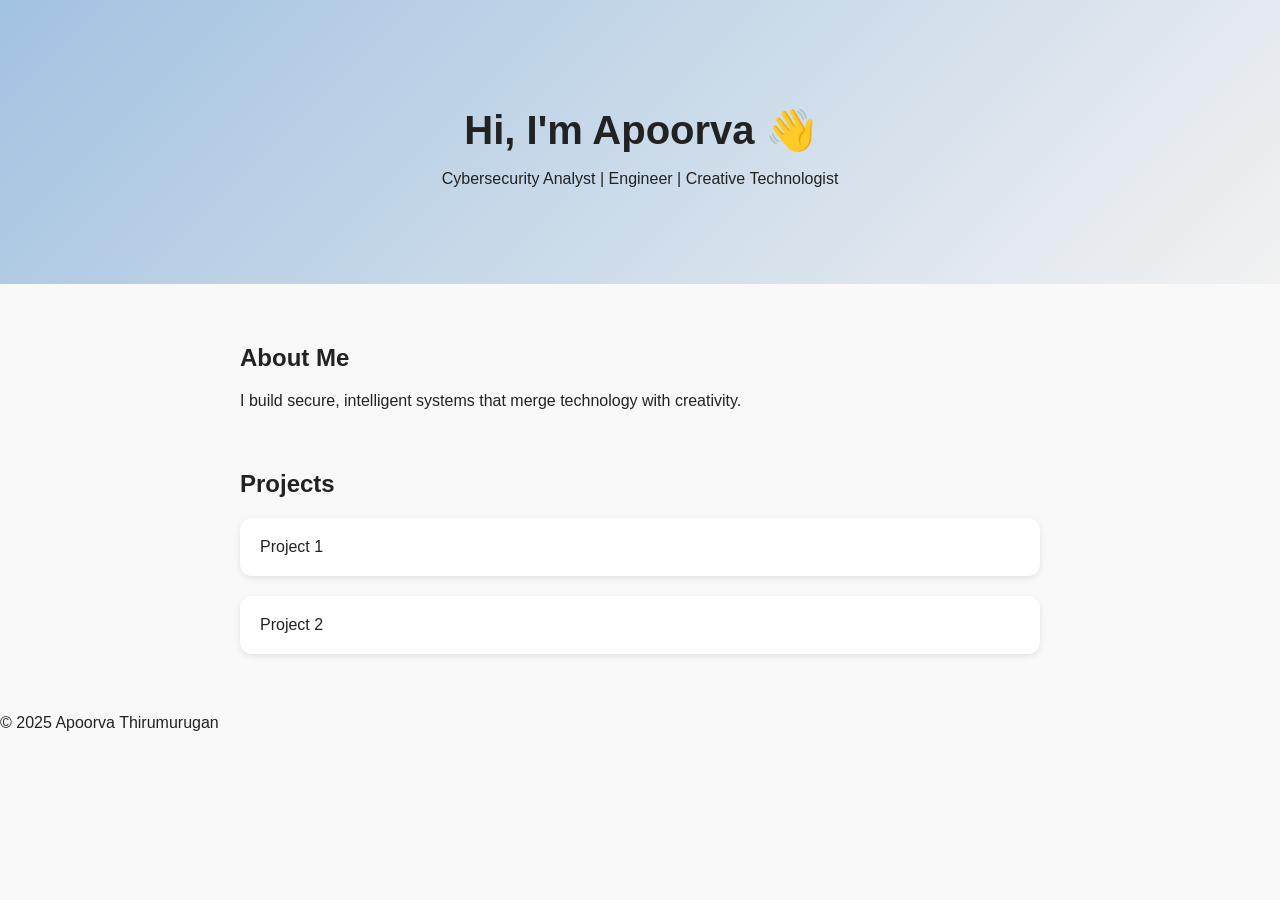
==== index.html @ 5cffb41a "Initial commit" ====
<!DOCTYPE html>
<html lang="en">
<head>
  <meta charset="UTF-8">
  <meta name="viewport" content="width=device-width, initial-scale=1.0">
  <title>Apoorva Thirumurugan | Portfolio</title>
  <link rel="stylesheet" href="style.css">
</head>
<body>
  <header>
    <h1>Hi, I'm Apoorva 👋</h1>
    <p>Cybersecurity Analyst  |  Engineer  |  Creative Technologist</p>
  </header>

  <section id="about">
    <h2>About Me</h2>
    <p>I build secure, intelligent systems that merge technology with creativity.</p>
  </section>

  <section id="projects">
    <h2>Projects</h2>
    <div class="project-card">Project 1</div>
    <div class="project-card">Project 2</div>
  </section>

  <footer>
    <p>© 2025 Apoorva Thirumurugan</p>
  </footer>

  <script src="script.js"></script>
</body>
</html>
---- style.css ----
body {
  font-family: 'Inter', sans-serif;
  margin: 0;
  padding: 0;
  background: #f9f9f9;
  color: #222;
}

header {
  text-align: center;
  padding: 80px 20px;
  background: linear-gradient(135deg, #a2c2e1, #f2f2f2);
}

h1 {
  font-size: 2.5rem;
  margin-bottom: 0.3em;
}

section {
  max-width: 800px;
  margin: 60px auto;
  padding: 0 20px;
}

.project-card {
  background: white;
  border-radius: 12px;
  box-shadow: 0 2px 6px rgba(0,0,0,0.1);
  padding: 20px;
  margin-top: 20px;
}
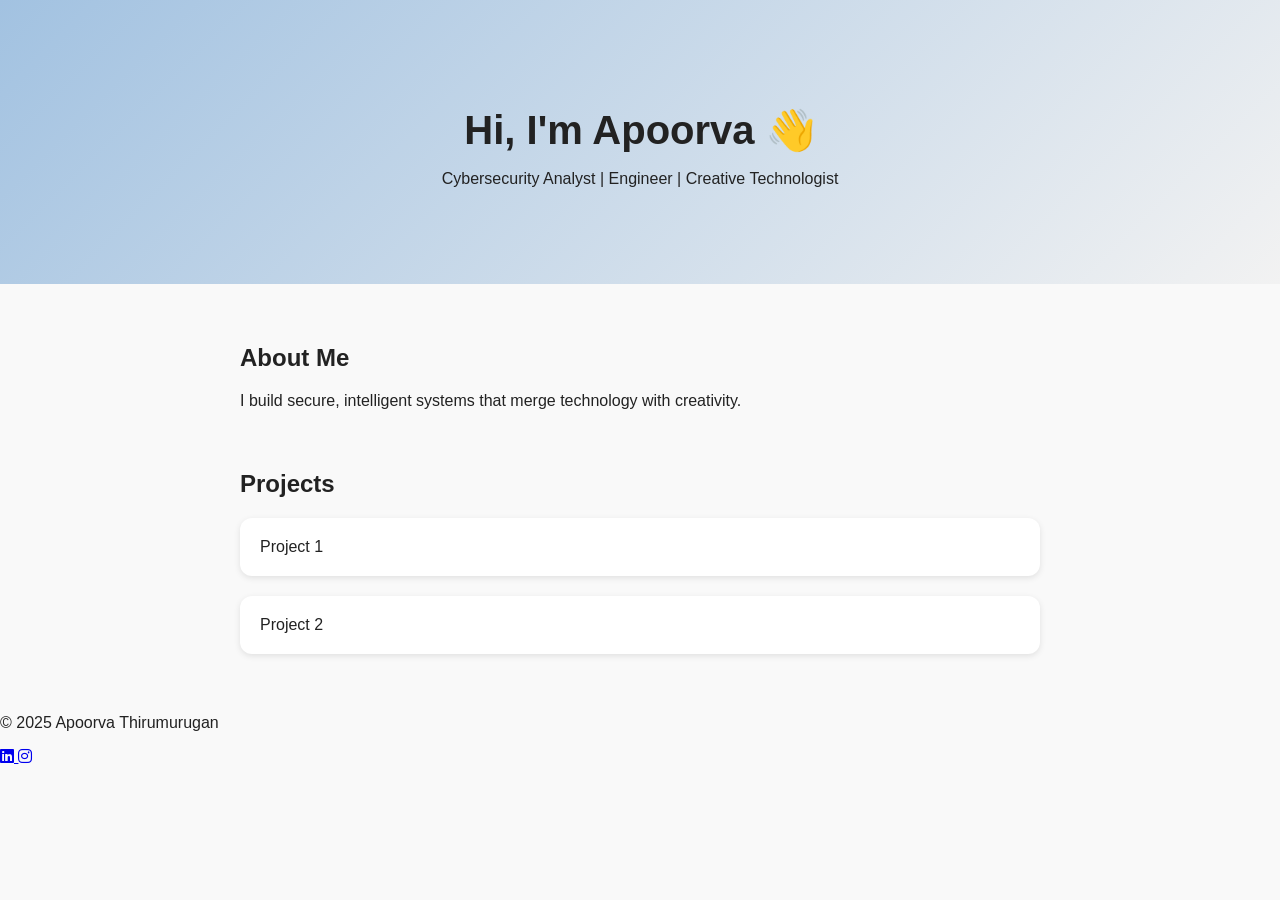
==== commit 1f776133: "updating style" ====
--- a/index.html
+++ b/index.html
@@ -5,11 +5,13 @@
   <meta name="viewport" content="width=device-width, initial-scale=1.0">
   <title>Apoorva Thirumurugan | Portfolio</title>
   <link rel="stylesheet" href="style.css">
+  <!-- Font Awesome for social icons -->
+  <link rel="stylesheet" href="https://cdnjs.cloudflare.com/ajax/libs/font-awesome/6.5.0/css/all.min.css">
 </head>
 <body>
   <header>
     <h1>Hi, I'm Apoorva 👋</h1>
-    <p>Cybersecurity Analyst  |  Engineer  |  Creative Technologist</p>
+    <p>Cybersecurity Analyst | Engineer | Creative Technologist</p>
   </header>
 
   <section id="about">
@@ -25,6 +27,14 @@
 
   <footer>
     <p>© 2025 Apoorva Thirumurugan</p>
+    <div class="social-links">
+      <a href="https://www.linkedin.com/in/YOUR-LINKEDIN-USERNAME" target="_blank" aria-label="LinkedIn">
+        <i class="fab fa-linkedin"></i>
+      </a>
+      <a href="https://www.instagram.com/YOUR-INSTAGRAM-USERNAME" target="_blank" aria-label="Instagram">
+        <i class="fab fa-instagram"></i>
+      </a>
+    </div>
   </footer>
 
   <script src="script.js"></script>
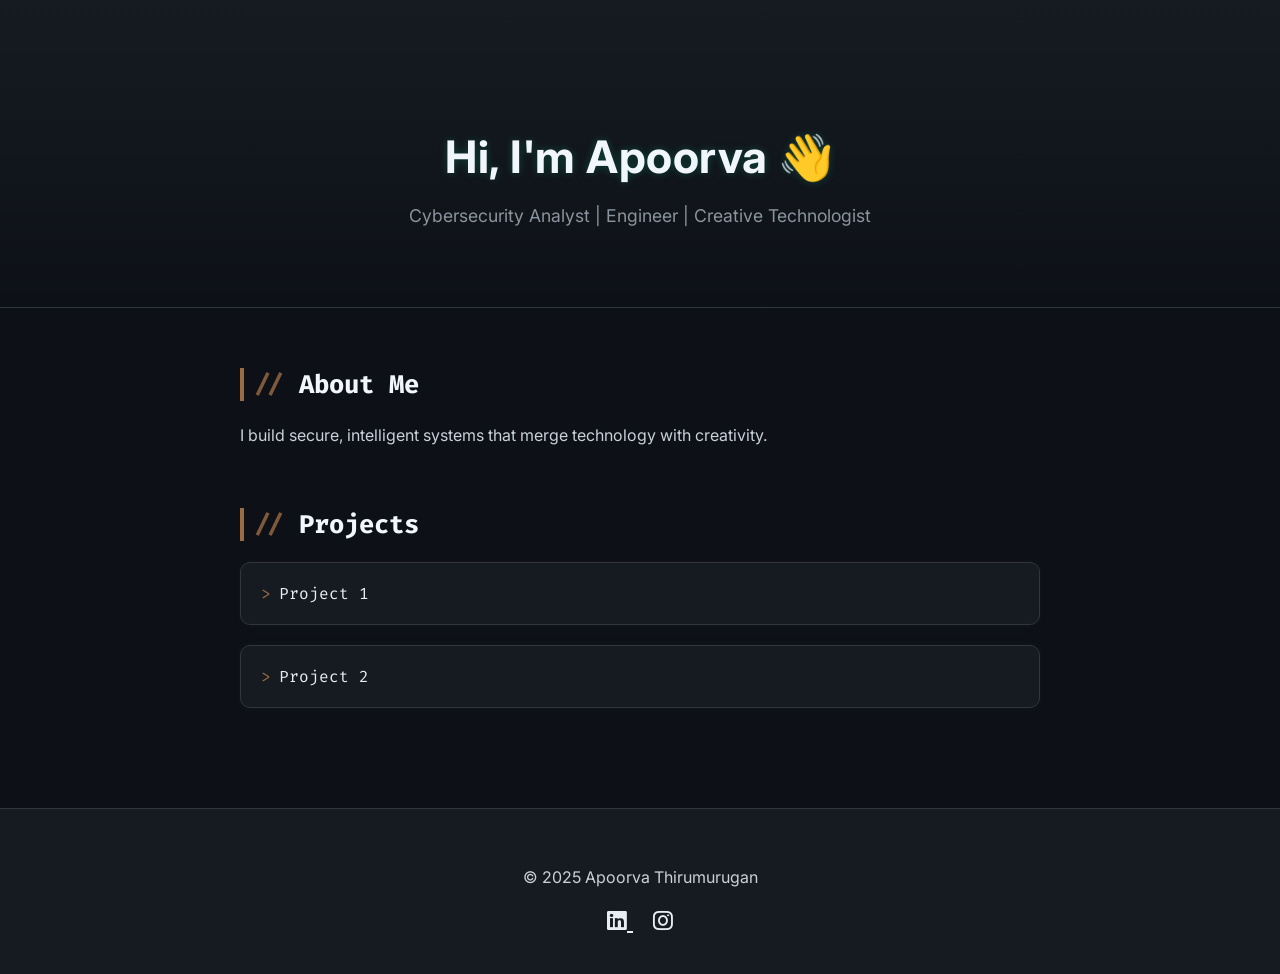
==== commit 6ff09555: "updating style" ====
--- a/index.html
+++ b/index.html
@@ -3,9 +3,8 @@
 <head>
   <meta charset="UTF-8">
   <meta name="viewport" content="width=device-width, initial-scale=1.0">
-  <title>Apoorva Thirumurugan | Portfolio</title>
+  <title>Apoorva Thirumurugan | Cyber Portfolio</title>
   <link rel="stylesheet" href="style.css">
-  <!-- Font Awesome for social icons -->
   <link rel="stylesheet" href="https://cdnjs.cloudflare.com/ajax/libs/font-awesome/6.5.0/css/all.min.css">
 </head>
 <body>
--- a/style.css
+++ b/style.css
@@ -1,32 +1,128 @@
+/* ====== BASE ====== */
+@import url('https://fonts.googleapis.com/css2?family=Fira+Code:wght@400;500&family=Inter:wght@400;600&display=swap');
+
 body {
   font-family: 'Inter', sans-serif;
   margin: 0;
   padding: 0;
-  background: #f9f9f9;
-  color: #222;
+  background: #0d1117; /* GitHub dark background */
+  color: #e6edf3; /* Soft white text */
 }
 
+/* ====== HEADER ====== */
 header {
   text-align: center;
-  padding: 80px 20px;
-  background: linear-gradient(135deg, #a2c2e1, #f2f2f2);
+  padding: 100px 20px 60px;
+  background: linear-gradient(180deg, #161b22 0%, #0d1117 100%);
+  border-bottom: 1px solid #30363d;
 }
 
 h1 {
-  font-size: 2.5rem;
+  font-size: 2.8rem;
   margin-bottom: 0.3em;
+  color: #f0f6fc;
+  letter-spacing: 0.5px;
+  text-shadow: 0 0 8px rgba(0, 255, 170, 0.2);
 }
 
+header p {
+  font-size: 1.1rem;
+  color: #8b949e;
+}
+
+/* ====== SECTIONS ====== */
 section {
   max-width: 800px;
   margin: 60px auto;
   padding: 0 20px;
 }
 
+h2 {
+  font-size: 1.6rem;
+  color: #f0f6fc;
+  border-left: 4px solid #9b6b43; /* vintage brown accent */
+  padding-left: 10px;
+  font-family: 'Fira Code', monospace;
+}
+
+p {
+  font-size: 1rem;
+  line-height: 1.6;
+  color: #c9d1d9;
+}
+
+/* ====== PROJECT CARDS ====== */
 .project-card {
-  background: white;
-  border-radius: 12px;
-  box-shadow: 0 2px 6px rgba(0,0,0,0.1);
+  background: #161b22;
+  border: 1px solid #30363d;
+  border-radius: 10px;
+  box-shadow: 0 0 10px rgba(155, 107, 67, 0.05);
   padding: 20px;
   margin-top: 20px;
+  transition: all 0.2s ease;
+  font-family: 'Fira Code', monospace;
+  color: #e6edf3;
 }
+
+.project-card:hover {
+  transform: translateY(-4px);
+  border-color: #9b6b43;
+  box-shadow: 0 0 12px rgba(155, 107, 67, 0.2);
+}
+
+/* ====== FOOTER ====== */
+footer {
+  text-align: center;
+  padding: 40px 20px;
+  background: #161b22;
+  border-top: 1px solid #30363d;
+  color: #8b949e;
+  font-size: 0.9rem;
+  margin-top: 100px;
+}
+
+footer .social-links {
+  margin-top: 10px;
+}
+
+footer .social-links a {
+  color: #e6edf3;
+  margin: 0 10px;
+  font-size: 1.4rem;
+  transition: color 0.3s ease, transform 0.2s ease;
+}
+
+footer .social-links a:hover {
+  color: #0077b5; /* LinkedIn blue */
+  transform: translateY(-3px);
+}
+
+footer .social-links a:nth-child(2):hover {
+  color: #e1306c; /* Instagram pink */
+}
+
+/* ====== CYBER DETAILS ====== */
+.project-card::before {
+  content: ">";
+  color: #9b6b43;
+  margin-right: 8px;
+}
+
+h2::before {
+  content: "// ";
+  color: #9b6b43;
+  opacity: 0.8;
+}
+
+/* ====== RESPONSIVE ====== */
+@media (max-width: 600px) {
+  h1 {
+    font-size: 2.2rem;
+  }
+  header p {
+    font-size: 1rem;
+  }
+  section {
+    margin: 40px auto;
+  }
+}
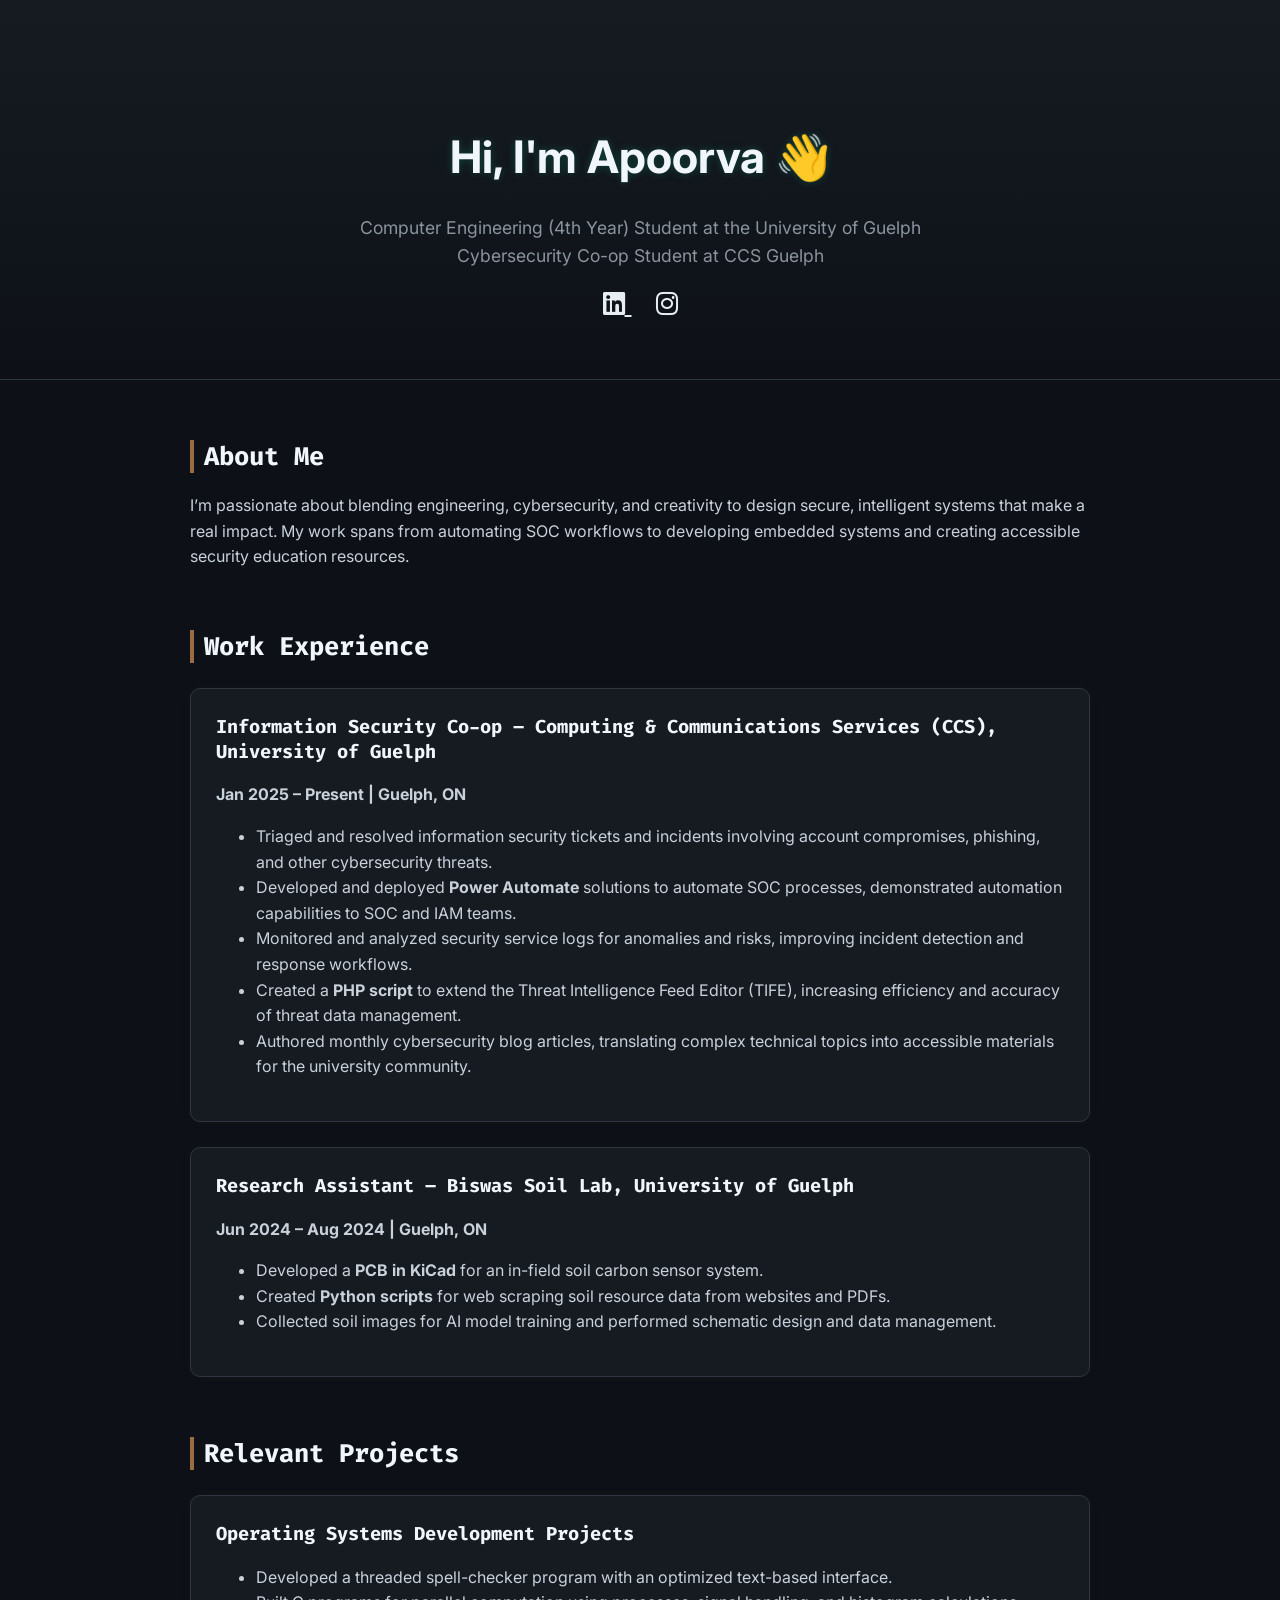
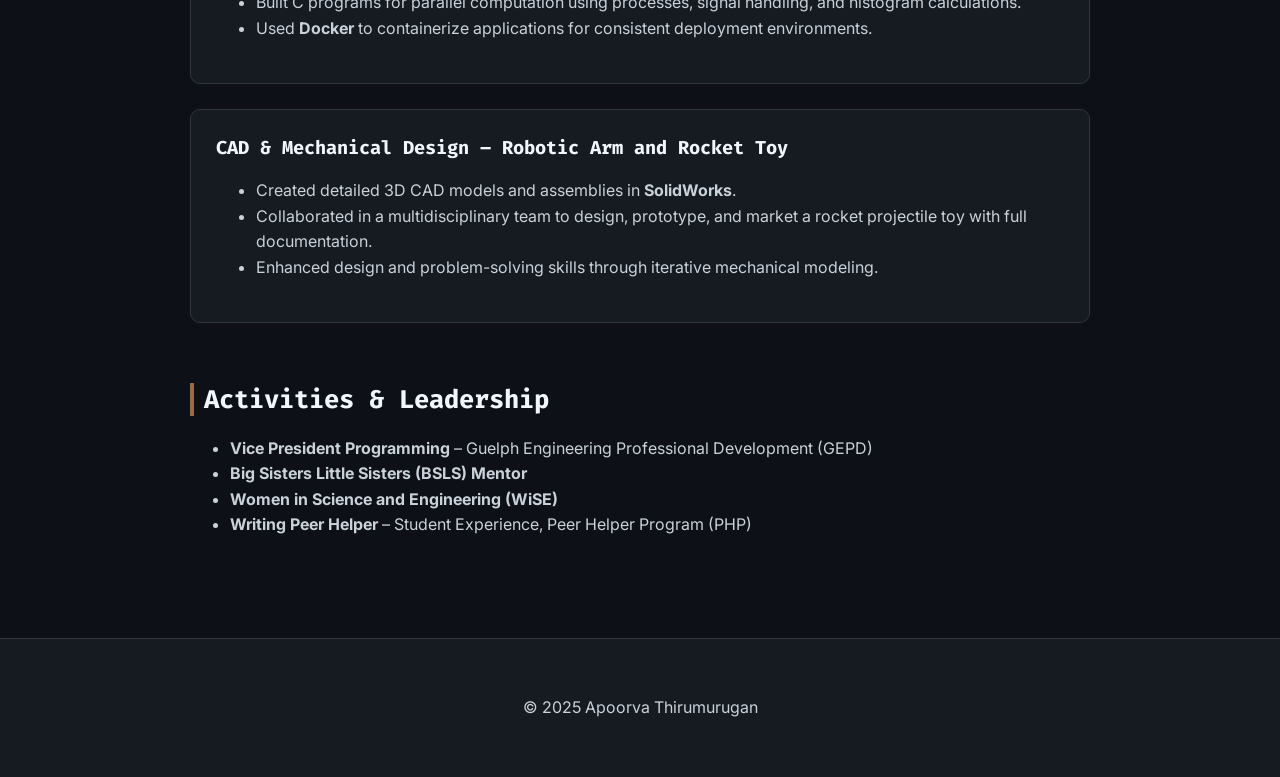
==== commit f64ff719: "updating style" ====
--- a/index.html
+++ b/index.html
@@ -3,37 +3,93 @@
 <head>
   <meta charset="UTF-8">
   <meta name="viewport" content="width=device-width, initial-scale=1.0">
-  <title>Apoorva Thirumurugan | Cyber Portfolio</title>
+  <title>Apoorva Thirumurugan | Portfolio</title>
   <link rel="stylesheet" href="style.css">
   <link rel="stylesheet" href="https://cdnjs.cloudflare.com/ajax/libs/font-awesome/6.5.0/css/all.min.css">
 </head>
 <body>
   <header>
     <h1>Hi, I'm Apoorva 👋</h1>
-    <p>Cybersecurity Analyst | Engineer | Creative Technologist</p>
-  </header>
+    <p>Computer Engineering (4th Year) Student at the University of Guelph<br>
+       Cybersecurity Co-op Student at CCS Guelph</p>
 
-  <section id="about">
-    <h2>About Me</h2>
-    <p>I build secure, intelligent systems that merge technology with creativity.</p>
-  </section>
-
-  <section id="projects">
-    <h2>Projects</h2>
-    <div class="project-card">Project 1</div>
-    <div class="project-card">Project 2</div>
-  </section>
-
-  <footer>
-    <p>© 2025 Apoorva Thirumurugan</p>
-    <div class="social-links">
-      <a href="https://www.linkedin.com/in/YOUR-LINKEDIN-USERNAME" target="_blank" aria-label="LinkedIn">
+    <!-- Social icons under name -->
+    <div class="social-header">
+      <a href="https://www.linkedin.com/in/apoorva-thirumurugan" target="_blank" aria-label="LinkedIn">
         <i class="fab fa-linkedin"></i>
       </a>
       <a href="https://www.instagram.com/YOUR-INSTAGRAM-USERNAME" target="_blank" aria-label="Instagram">
         <i class="fab fa-instagram"></i>
       </a>
     </div>
+  </header>
+
+  <section id="about">
+    <h2>About Me</h2>
+    <p>I’m passionate about blending engineering, cybersecurity, and creativity to design secure, intelligent systems that make a real impact. My work spans from automating SOC workflows to developing embedded systems and creating accessible security education resources.</p>
+  </section>
+
+  <section id="experience">
+    <h2>Work Experience</h2>
+
+    <div class="experience-card">
+      <h3>Information Security Co-op – Computing & Communications Services (CCS), University of Guelph</h3>
+      <p><strong>Jan 2025 – Present | Guelph, ON</strong></p>
+      <ul>
+        <li>Triaged and resolved information security tickets and incidents involving account compromises, phishing, and other cybersecurity threats.</li>
+        <li>Developed and deployed <strong>Power Automate</strong> solutions to automate SOC processes, demonstrated automation capabilities to SOC and IAM teams.</li>
+        <li>Monitored and analyzed security service logs for anomalies and risks, improving incident detection and response workflows.</li>
+        <li>Created a <strong>PHP script</strong> to extend the Threat Intelligence Feed Editor (TIFE), increasing efficiency and accuracy of threat data management.</li>
+        <li>Authored monthly cybersecurity blog articles, translating complex technical topics into accessible materials for the university community.</li>
+      </ul>
+    </div>
+
+    <div class="experience-card">
+      <h3>Research Assistant – Biswas Soil Lab, University of Guelph</h3>
+      <p><strong>Jun 2024 – Aug 2024 | Guelph, ON</strong></p>
+      <ul>
+        <li>Developed a <strong>PCB in KiCad</strong> for an in-field soil carbon sensor system.</li>
+        <li>Created <strong>Python scripts</strong> for web scraping soil resource data from websites and PDFs.</li>
+        <li>Collected soil images for AI model training and performed schematic design and data management.</li>
+      </ul>
+    </div>
+  </section>
+
+  <section id="projects">
+    <h2>Relevant Projects</h2>
+
+    <div class="project-card">
+      <h3>Operating Systems Development Projects</h3>
+      <ul>
+        <li>Developed a threaded spell-checker program with an optimized text-based interface.</li>
+        <li>Built C programs for parallel computation using processes, signal handling, and histogram calculations.</li>
+        <li>Used <strong>Docker</strong> to containerize applications for consistent deployment environments.</li>
+      </ul>
+    </div>
+
+    <div class="project-card">
+      <h3>CAD & Mechanical Design – Robotic Arm and Rocket Toy</h3>
+      <ul>
+        <li>Created detailed 3D CAD models and assemblies in <strong>SolidWorks</strong>.</li>
+        <li>Collaborated in a multidisciplinary team to design, prototype, and market a rocket projectile toy with full documentation.</li>
+        <li>Enhanced design and problem-solving skills through iterative mechanical modeling.</li>
+      </ul>
+    </div>
+  </section>
+
+  <section id="leadership">
+    <h2>Activities & Leadership</h2>
+
+    <ul>
+      <li><strong>Vice President Programming</strong> – Guelph Engineering Professional Development (GEPD)</li>
+      <li><strong>Big Sisters Little Sisters (BSLS) Mentor</strong></li>
+      <li><strong>Women in Science and Engineering (WiSE)</strong></li>
+      <li><strong>Writing Peer Helper</strong> – Student Experience, Peer Helper Program (PHP)</li>
+    </ul>
+  </section>
+
+  <footer>
+    <p>© 2025 Apoorva Thirumurugan</p>
   </footer>
 
   <script src="script.js"></script>
--- a/style.css
+++ b/style.css
@@ -1,15 +1,14 @@
-/* ====== BASE ====== */
 @import url('https://fonts.googleapis.com/css2?family=Fira+Code:wght@400;500&family=Inter:wght@400;600&display=swap');
 
 body {
   font-family: 'Inter', sans-serif;
   margin: 0;
   padding: 0;
-  background: #0d1117; /* GitHub dark background */
-  color: #e6edf3; /* Soft white text */
+  background: #0d1117;
+  color: #e6edf3;
 }
 
-/* ====== HEADER ====== */
+/* ===== HEADER ===== */
 header {
   text-align: center;
   padding: 100px 20px 60px;
@@ -19,20 +18,43 @@
 
 h1 {
   font-size: 2.8rem;
-  margin-bottom: 0.3em;
   color: #f0f6fc;
-  letter-spacing: 0.5px;
   text-shadow: 0 0 8px rgba(0, 255, 170, 0.2);
 }
 
 header p {
   font-size: 1.1rem;
   color: #8b949e;
+  line-height: 1.6;
 }
 
-/* ====== SECTIONS ====== */
+/* ===== SOCIAL ICONS ===== */
+.social-header {
+  margin-top: 15px;
+}
+
+.social-header a {
+  color: #e6edf3;
+  margin: 0 12px;
+  font-size: 1.6rem;
+  transition: color 0.3s ease, transform 0.2s ease;
+}
+
+.social-header a:hover {
+  transform: translateY(-3px);
+}
+
+.social-header a:first-child:hover {
+  color: #0077b5;
+}
+
+.social-header a:last-child:hover {
+  color: #e1306c;
+}
+
+/* ===== SECTIONS ===== */
 section {
-  max-width: 800px;
+  max-width: 900px;
   margin: 60px auto;
   padding: 0 20px;
 }
@@ -40,37 +62,42 @@
 h2 {
   font-size: 1.6rem;
   color: #f0f6fc;
-  border-left: 4px solid #9b6b43; /* vintage brown accent */
+  border-left: 4px solid #9b6b43;
   padding-left: 10px;
   font-family: 'Fira Code', monospace;
+  margin-bottom: 20px;
 }
 
-p {
+p, li {
   font-size: 1rem;
   line-height: 1.6;
   color: #c9d1d9;
 }
 
-/* ====== PROJECT CARDS ====== */
-.project-card {
+/* ===== CARDS ===== */
+.project-card, .experience-card {
   background: #161b22;
   border: 1px solid #30363d;
   border-radius: 10px;
   box-shadow: 0 0 10px rgba(155, 107, 67, 0.05);
-  padding: 20px;
-  margin-top: 20px;
-  transition: all 0.2s ease;
-  font-family: 'Fira Code', monospace;
-  color: #e6edf3;
+  padding: 25px;
+  margin-top: 25px;
+  transition: all 0.25s ease;
 }
 
-.project-card:hover {
+.project-card:hover, .experience-card:hover {
   transform: translateY(-4px);
   border-color: #9b6b43;
   box-shadow: 0 0 12px rgba(155, 107, 67, 0.2);
 }
 
-/* ====== FOOTER ====== */
+h3 {
+  margin-top: 0;
+  color: #f0f6fc;
+  font-family: 'Fira Code', monospace;
+}
+
+/* ===== FOOTER ===== */
 footer {
   text-align: center;
   padding: 40px 20px;
@@ -81,48 +108,9 @@
   margin-top: 100px;
 }
 
-footer .social-links {
-  margin-top: 10px;
+/* ===== RESPONSIVE ===== */
+@media (max-width: 600px) {
+  h1 { font-size: 2.2rem; }
+  header p { font-size: 1rem; }
+  section { margin: 40px auto; }
 }
-
-footer .social-links a {
-  color: #e6edf3;
-  margin: 0 10px;
-  font-size: 1.4rem;
-  transition: color 0.3s ease, transform 0.2s ease;
-}
-
-footer .social-links a:hover {
-  color: #0077b5; /* LinkedIn blue */
-  transform: translateY(-3px);
-}
-
-footer .social-links a:nth-child(2):hover {
-  color: #e1306c; /* Instagram pink */
-}
-
-/* ====== CYBER DETAILS ====== */
-.project-card::before {
-  content: ">";
-  color: #9b6b43;
-  margin-right: 8px;
-}
-
-h2::before {
-  content: "// ";
-  color: #9b6b43;
-  opacity: 0.8;
-}
-
-/* ====== RESPONSIVE ====== */
-@media (max-width: 600px) {
-  h1 {
-    font-size: 2.2rem;
-  }
-  header p {
-    font-size: 1rem;
-  }
-  section {
-    margin: 40px auto;
-  }
-}
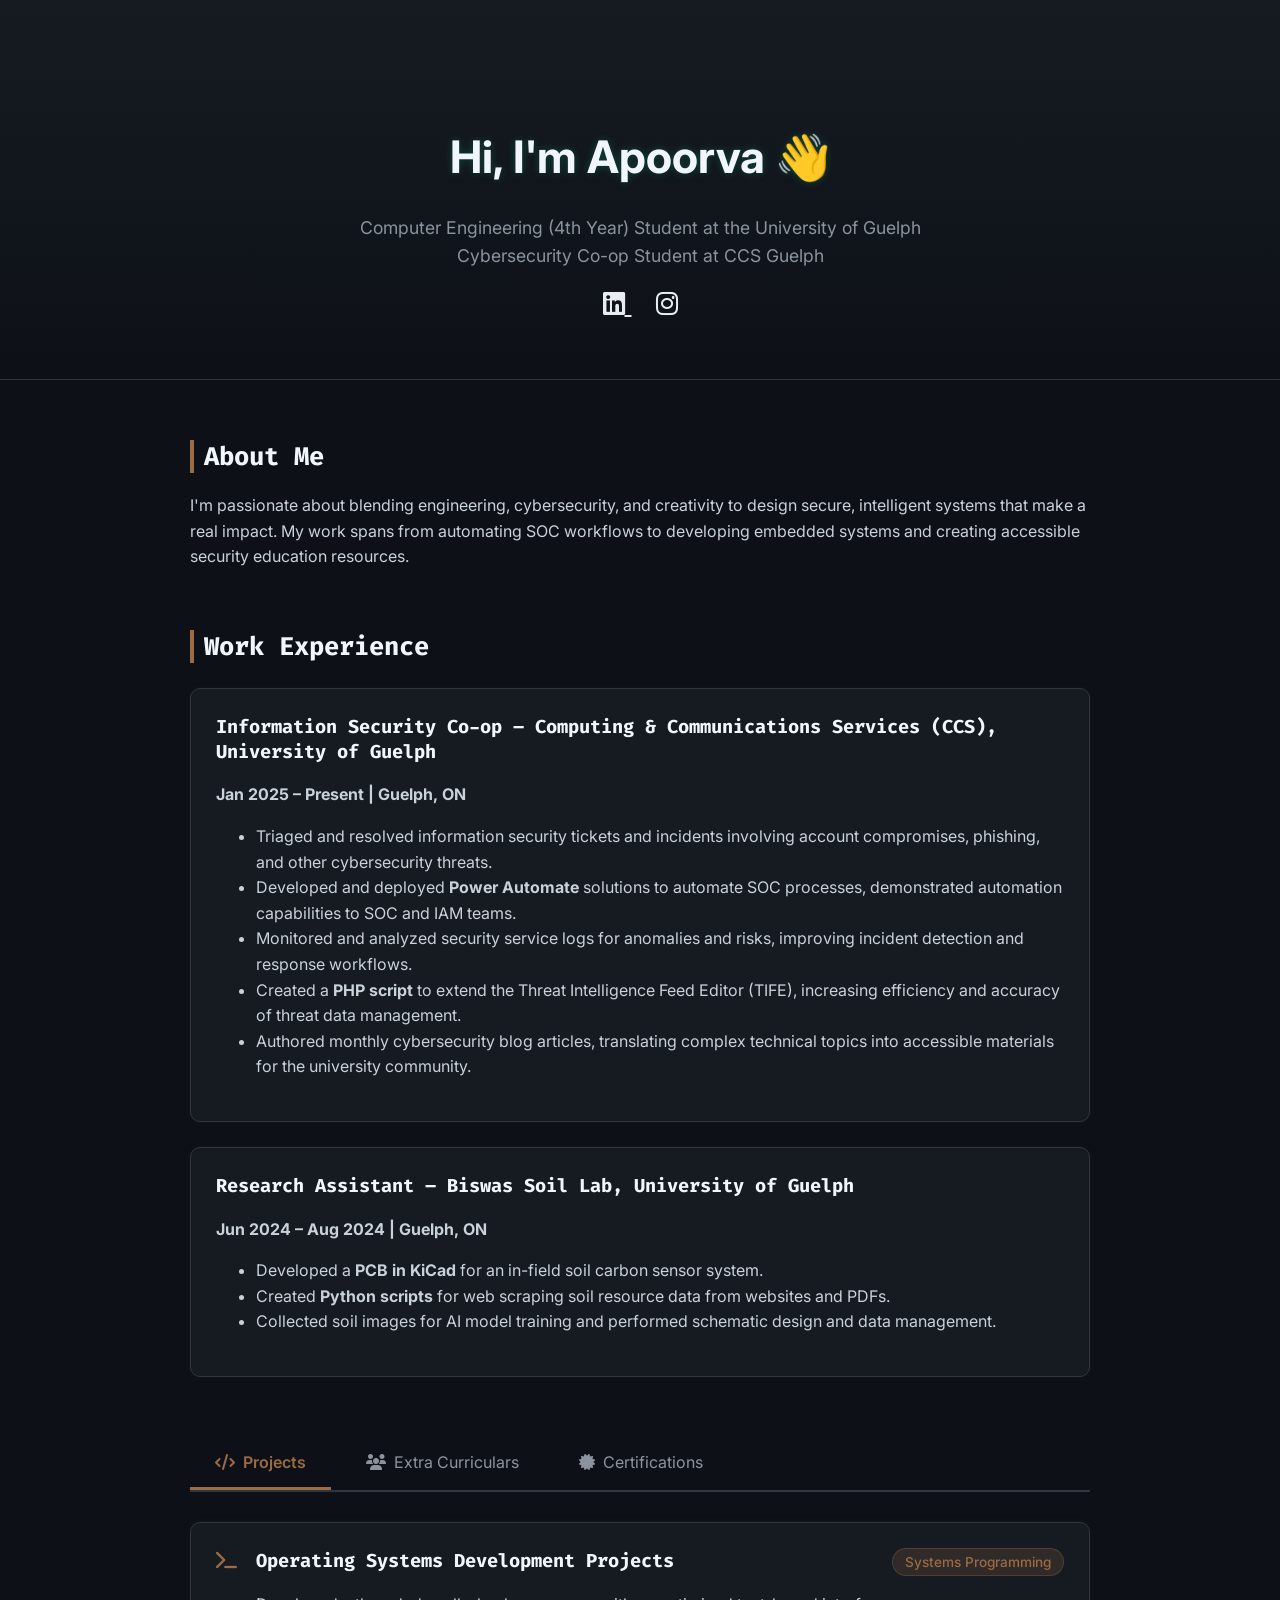
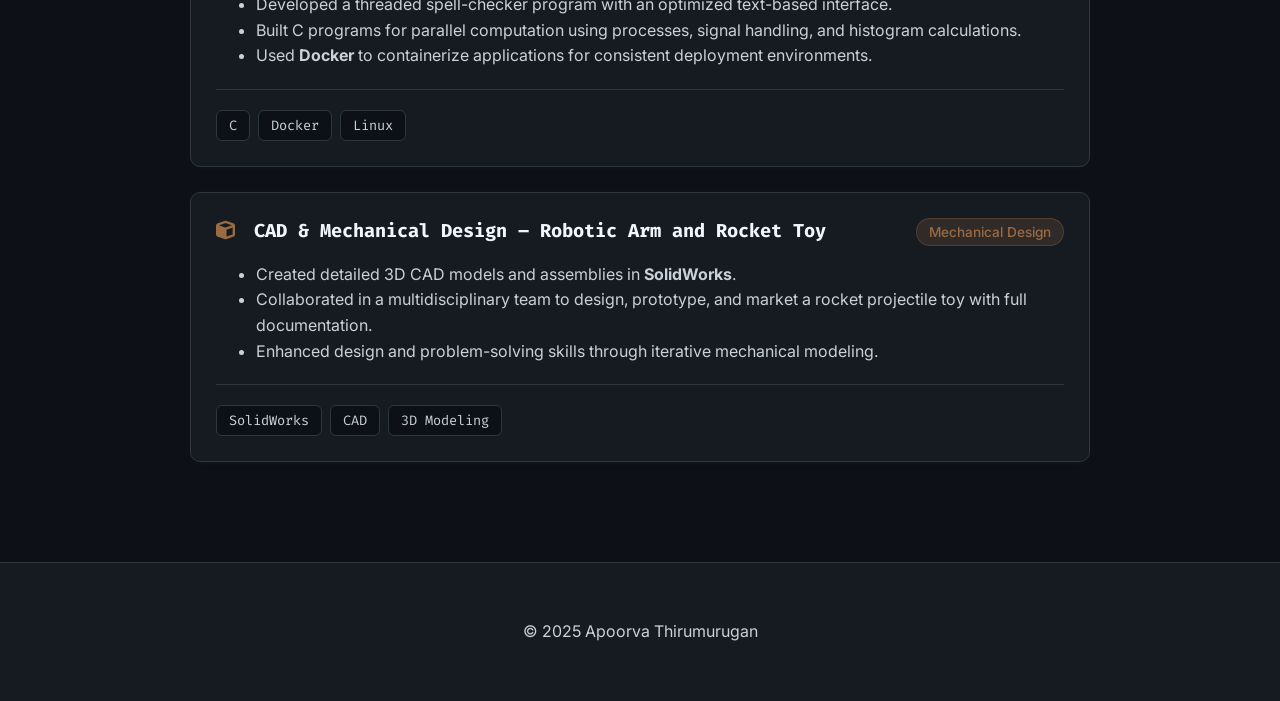
==== commit d725a267: "features" ====
--- a/index.html
+++ b/index.html
@@ -1,5 +1,6 @@
 <!DOCTYPE html>
 <html lang="en">
+
 <head>
   <meta charset="UTF-8">
   <meta name="viewport" content="width=device-width, initial-scale=1.0">
@@ -7,11 +8,12 @@
   <link rel="stylesheet" href="style.css">
   <link rel="stylesheet" href="https://cdnjs.cloudflare.com/ajax/libs/font-awesome/6.5.0/css/all.min.css">
 </head>
+
 <body>
   <header>
     <h1>Hi, I'm Apoorva 👋</h1>
     <p>Computer Engineering (4th Year) Student at the University of Guelph<br>
-       Cybersecurity Co-op Student at CCS Guelph</p>
+      Cybersecurity Co-op Student at CCS Guelph</p>
 
     <!-- Social icons under name -->
     <div class="social-header">
@@ -26,7 +28,9 @@
 
   <section id="about">
     <h2>About Me</h2>
-    <p>I’m passionate about blending engineering, cybersecurity, and creativity to design secure, intelligent systems that make a real impact. My work spans from automating SOC workflows to developing embedded systems and creating accessible security education resources.</p>
+    <p>I'm passionate about blending engineering, cybersecurity, and creativity to design secure, intelligent systems
+      that make a real impact. My work spans from automating SOC workflows to developing embedded systems and creating
+      accessible security education resources.</p>
   </section>
 
   <section id="experience">
@@ -36,11 +40,16 @@
       <h3>Information Security Co-op – Computing & Communications Services (CCS), University of Guelph</h3>
       <p><strong>Jan 2025 – Present | Guelph, ON</strong></p>
       <ul>
-        <li>Triaged and resolved information security tickets and incidents involving account compromises, phishing, and other cybersecurity threats.</li>
-        <li>Developed and deployed <strong>Power Automate</strong> solutions to automate SOC processes, demonstrated automation capabilities to SOC and IAM teams.</li>
-        <li>Monitored and analyzed security service logs for anomalies and risks, improving incident detection and response workflows.</li>
-        <li>Created a <strong>PHP script</strong> to extend the Threat Intelligence Feed Editor (TIFE), increasing efficiency and accuracy of threat data management.</li>
-        <li>Authored monthly cybersecurity blog articles, translating complex technical topics into accessible materials for the university community.</li>
+        <li>Triaged and resolved information security tickets and incidents involving account compromises, phishing, and
+          other cybersecurity threats.</li>
+        <li>Developed and deployed <strong>Power Automate</strong> solutions to automate SOC processes, demonstrated
+          automation capabilities to SOC and IAM teams.</li>
+        <li>Monitored and analyzed security service logs for anomalies and risks, improving incident detection and
+          response workflows.</li>
+        <li>Created a <strong>PHP script</strong> to extend the Threat Intelligence Feed Editor (TIFE), increasing
+          efficiency and accuracy of threat data management.</li>
+        <li>Authored monthly cybersecurity blog articles, translating complex technical topics into accessible materials
+          for the university community.</li>
       </ul>
     </div>
 
@@ -55,38 +64,132 @@
     </div>
   </section>
 
-  <section id="projects">
-    <h2>Relevant Projects</h2>
-
-    <div class="project-card">
-      <h3>Operating Systems Development Projects</h3>
-      <ul>
-        <li>Developed a threaded spell-checker program with an optimized text-based interface.</li>
-        <li>Built C programs for parallel computation using processes, signal handling, and histogram calculations.</li>
-        <li>Used <strong>Docker</strong> to containerize applications for consistent deployment environments.</li>
-      </ul>
-    </div>
-
-    <div class="project-card">
-      <h3>CAD & Mechanical Design – Robotic Arm and Rocket Toy</h3>
-      <ul>
-        <li>Created detailed 3D CAD models and assemblies in <strong>SolidWorks</strong>.</li>
-        <li>Collaborated in a multidisciplinary team to design, prototype, and market a rocket projectile toy with full documentation.</li>
-        <li>Enhanced design and problem-solving skills through iterative mechanical modeling.</li>
-      </ul>
-    </div>
-  </section>
-
-  <section id="leadership">
-    <h2>Activities & Leadership</h2>
-
-    <ul>
-      <li><strong>Vice President Programming</strong> – Guelph Engineering Professional Development (GEPD)</li>
-      <li><strong>Big Sisters Little Sisters (BSLS) Mentor</strong></li>
-      <li><strong>Women in Science and Engineering (WiSE)</strong></li>
-      <li><strong>Writing Peer Helper</strong> – Student Experience, Peer Helper Program (PHP)</li>
-    </ul>
-  </section>
+  <!-- Tab Navigation -->
+  <div class="tabs-container">
+    <div class="tabs-nav">
+      <button class="tab-btn active" data-tab="projects">
+        <i class="fas fa-code"></i> Projects
+      </button>
+      <button class="tab-btn" data-tab="extracurriculars">
+        <i class="fas fa-users"></i> Extra Curriculars
+      </button>
+      <button class="tab-btn" data-tab="certifications">
+        <i class="fas fa-certificate"></i> Certifications
+      </button>
+    </div>
+
+    <!-- Projects Tab -->
+    <div class="tab-content active" id="projects-tab">
+      <div class="project-card">
+        <div class="project-header">
+          <h3><i class="fas fa-terminal"></i> Operating Systems Development Projects</h3>
+          <span class="project-tag">Systems Programming</span>
+        </div>
+        <ul>
+          <li>Developed a threaded spell-checker program with an optimized text-based interface.</li>
+          <li>Built C programs for parallel computation using processes, signal handling, and histogram calculations.
+          </li>
+          <li>Used <strong>Docker</strong> to containerize applications for consistent deployment environments.</li>
+        </ul>
+        <div class="tech-stack">
+          <span class="tech-item">C</span>
+          <span class="tech-item">Docker</span>
+          <span class="tech-item">Linux</span>
+        </div>
+      </div>
+
+      <div class="project-card">
+        <div class="project-header">
+          <h3><i class="fas fa-cube"></i> CAD & Mechanical Design – Robotic Arm and Rocket Toy</h3>
+          <span class="project-tag">Mechanical Design</span>
+        </div>
+        <ul>
+          <li>Created detailed 3D CAD models and assemblies in <strong>SolidWorks</strong>.</li>
+          <li>Collaborated in a multidisciplinary team to design, prototype, and market a rocket projectile toy with
+            full documentation.</li>
+          <li>Enhanced design and problem-solving skills through iterative mechanical modeling.</li>
+        </ul>
+        <div class="tech-stack">
+          <span class="tech-item">SolidWorks</span>
+          <span class="tech-item">CAD</span>
+          <span class="tech-item">3D Modeling</span>
+        </div>
+      </div>
+    </div>
+
+    <!-- Extra Curriculars Tab -->
+    <div class="tab-content" id="extracurriculars-tab">
+      <div class="extracurricular-card">
+        <div class="extracurricular-header">
+          <h3><i class="fas fa-briefcase"></i> Vice President Programming</h3>
+          <span class="org-name">Guelph Engineering Professional Development (GEPD)</span>
+        </div>
+        <p>Leading programming initiatives and organizing professional development events for engineering students.</p>
+      </div>
+
+      <div class="extracurricular-card">
+        <div class="extracurricular-header">
+          <h3><i class="fas fa-heart"></i> Big Sisters Little Sisters (BSLS) Mentor</h3>
+          <span class="org-name">Mentorship Program</span>
+        </div>
+        <p>Providing guidance and support to younger students through mentorship and community engagement.</p>
+      </div>
+
+      <div class="extracurricular-card">
+        <div class="extracurricular-header">
+          <h3><i class="fas fa-female"></i> Women in Science and Engineering (WiSE)</h3>
+          <span class="org-name">Student Organization</span>
+        </div>
+        <p>Active member promoting diversity and inclusion in STEM fields through events and networking opportunities.
+        </p>
+      </div>
+
+      <div class="extracurricular-card">
+        <div class="extracurricular-header">
+          <h3><i class="fas fa-pen-fancy"></i> Writing Peer Helper</h3>
+          <span class="org-name">Student Experience, Peer Helper Program (PHP)</span>
+        </div>
+        <p>Assisting fellow students with writing skills, providing feedback, and supporting academic success.</p>
+      </div>
+    </div>
+
+    <!-- Certifications Tab -->
+    <div class="tab-content" id="certifications-tab">
+      <div class="certification-card">
+        <div class="cert-header">
+          <div class="cert-icon">
+            <i class="fas fa-shield-alt"></i>
+          </div>
+          <div class="cert-info">
+            <h3>Cybersecurity Certifications</h3>
+            <p class="cert-issuer">Various Organizations</p>
+            <p class="cert-date">Ongoing</p>
+          </div>
+        </div>
+        <p>Continuously expanding cybersecurity knowledge through professional certifications and training programs.</p>
+      </div>
+
+      <div class="certification-card">
+        <div class="cert-header">
+          <div class="cert-icon">
+            <i class="fas fa-cloud"></i>
+          </div>
+          <div class="cert-info">
+            <h3>Cloud & DevOps Certifications</h3>
+            <p class="cert-issuer">Industry Standard Programs</p>
+            <p class="cert-date">In Progress</p>
+          </div>
+        </div>
+        <p>Building expertise in cloud infrastructure and DevOps practices relevant to modern software development.</p>
+      </div>
+
+      <!-- Add more certifications as you obtain them -->
+      <div class="certification-placeholder">
+        <i class="fas fa-plus-circle"></i>
+        <p>More certifications coming soon!</p>
+      </div>
+    </div>
+  </div>
 
   <footer>
     <p>© 2025 Apoorva Thirumurugan</p>
@@ -94,4 +197,5 @@
 
   <script src="script.js"></script>
 </body>
-</html>
+
+</html>
--- a/style.css
+++ b/style.css
@@ -91,6 +91,255 @@
   box-shadow: 0 0 12px rgba(155, 107, 67, 0.2);
 }
 
+/* ===== TABS ===== */
+.tabs-container {
+  max-width: 900px;
+  margin: 60px auto;
+  padding: 0 20px;
+}
+
+.tabs-nav {
+  display: flex;
+  gap: 10px;
+  margin-bottom: 30px;
+  border-bottom: 2px solid #30363d;
+  overflow-x: auto;
+  scrollbar-width: none;
+}
+
+.tabs-nav::-webkit-scrollbar {
+  display: none;
+}
+
+.tab-btn {
+  background: transparent;
+  border: none;
+  color: #8b949e;
+  padding: 15px 25px;
+  font-size: 1rem;
+  font-family: 'Inter', sans-serif;
+  cursor: pointer;
+  transition: all 0.3s ease;
+  border-bottom: 3px solid transparent;
+  white-space: nowrap;
+  display: flex;
+  align-items: center;
+  gap: 8px;
+}
+
+.tab-btn:hover {
+  color: #e6edf3;
+  background: rgba(155, 107, 67, 0.1);
+}
+
+.tab-btn.active {
+  color: #9b6b43;
+  border-bottom-color: #9b6b43;
+  font-weight: 600;
+}
+
+.tab-btn i {
+  font-size: 1rem;
+}
+
+.tab-content {
+  display: none;
+  animation: fadeIn 0.4s ease;
+}
+
+.tab-content.active {
+  display: block;
+}
+
+@keyframes fadeIn {
+  from {
+    opacity: 0;
+    transform: translateY(10px);
+  }
+  to {
+    opacity: 1;
+    transform: translateY(0);
+  }
+}
+
+/* ===== PROJECT CARDS ENHANCED ===== */
+.project-header {
+  display: flex;
+  justify-content: space-between;
+  align-items: flex-start;
+  margin-bottom: 15px;
+  flex-wrap: wrap;
+  gap: 10px;
+}
+
+.project-header h3 {
+  margin: 0;
+  flex: 1;
+  min-width: 200px;
+}
+
+.project-header h3 i {
+  color: #9b6b43;
+  margin-right: 8px;
+}
+
+.project-tag {
+  background: rgba(155, 107, 67, 0.2);
+  color: #9b6b43;
+  padding: 5px 12px;
+  border-radius: 20px;
+  font-size: 0.85rem;
+  font-weight: 500;
+  border: 1px solid rgba(155, 107, 67, 0.3);
+}
+
+.tech-stack {
+  display: flex;
+  flex-wrap: wrap;
+  gap: 8px;
+  margin-top: 20px;
+  padding-top: 20px;
+  border-top: 1px solid #30363d;
+}
+
+.tech-item {
+  background: #0d1117;
+  color: #c9d1d9;
+  padding: 6px 12px;
+  border-radius: 6px;
+  font-size: 0.85rem;
+  border: 1px solid #30363d;
+  font-family: 'Fira Code', monospace;
+}
+
+/* ===== EXTRACURRICULAR CARDS ===== */
+.extracurricular-card {
+  background: #161b22;
+  border: 1px solid #30363d;
+  border-radius: 10px;
+  padding: 25px;
+  margin-top: 25px;
+  transition: all 0.25s ease;
+}
+
+.extracurricular-card:hover {
+  transform: translateY(-4px);
+  border-color: #9b6b43;
+  box-shadow: 0 0 12px rgba(155, 107, 67, 0.2);
+}
+
+.extracurricular-header {
+  margin-bottom: 15px;
+}
+
+.extracurricular-header h3 {
+  margin: 0 0 8px 0;
+  color: #f0f6fc;
+  font-family: 'Fira Code', monospace;
+}
+
+.extracurricular-header h3 i {
+  color: #9b6b43;
+  margin-right: 8px;
+}
+
+.org-name {
+  color: #8b949e;
+  font-size: 0.9rem;
+  font-style: italic;
+}
+
+.extracurricular-card p {
+  margin-top: 10px;
+  color: #c9d1d9;
+}
+
+/* ===== CERTIFICATION CARDS ===== */
+.certification-card {
+  background: #161b22;
+  border: 1px solid #30363d;
+  border-radius: 10px;
+  padding: 25px;
+  margin-top: 25px;
+  transition: all 0.25s ease;
+}
+
+.certification-card:hover {
+  transform: translateY(-4px);
+  border-color: #9b6b43;
+  box-shadow: 0 0 12px rgba(155, 107, 67, 0.2);
+}
+
+.cert-header {
+  display: flex;
+  align-items: flex-start;
+  gap: 20px;
+  margin-bottom: 15px;
+}
+
+.cert-icon {
+  background: rgba(155, 107, 67, 0.2);
+  width: 60px;
+  height: 60px;
+  border-radius: 10px;
+  display: flex;
+  align-items: center;
+  justify-content: center;
+  flex-shrink: 0;
+  border: 1px solid rgba(155, 107, 67, 0.3);
+}
+
+.cert-icon i {
+  font-size: 1.5rem;
+  color: #9b6b43;
+}
+
+.cert-info {
+  flex: 1;
+}
+
+.cert-info h3 {
+  margin: 0 0 5px 0;
+  color: #f0f6fc;
+  font-family: 'Fira Code', monospace;
+}
+
+.cert-issuer {
+  color: #8b949e;
+  font-size: 0.9rem;
+  margin: 5px 0;
+}
+
+.cert-date {
+  color: #9b6b43;
+  font-size: 0.85rem;
+  font-weight: 500;
+  margin: 5px 0;
+}
+
+.certification-placeholder {
+  background: #161b22;
+  border: 2px dashed #30363d;
+  border-radius: 10px;
+  padding: 40px;
+  margin-top: 25px;
+  text-align: center;
+  color: #8b949e;
+  transition: all 0.25s ease;
+}
+
+.certification-placeholder:hover {
+  border-color: #9b6b43;
+  background: rgba(155, 107, 67, 0.05);
+}
+
+.certification-placeholder i {
+  font-size: 2rem;
+  color: #9b6b43;
+  margin-bottom: 10px;
+  display: block;
+}
+
 h3 {
   margin-top: 0;
   color: #f0f6fc;
@@ -113,4 +362,35 @@
   h1 { font-size: 2.2rem; }
   header p { font-size: 1rem; }
   section { margin: 40px auto; }
-}
+  
+  .tabs-nav {
+    gap: 5px;
+  }
+  
+  .tab-btn {
+    padding: 12px 15px;
+    font-size: 0.9rem;
+  }
+  
+  .tab-btn i {
+    font-size: 0.9rem;
+  }
+  
+  .project-header {
+    flex-direction: column;
+  }
+  
+  .cert-header {
+    flex-direction: column;
+    gap: 15px;
+  }
+  
+  .cert-icon {
+    width: 50px;
+    height: 50px;
+  }
+  
+  .cert-icon i {
+    font-size: 1.2rem;
+  }
+}
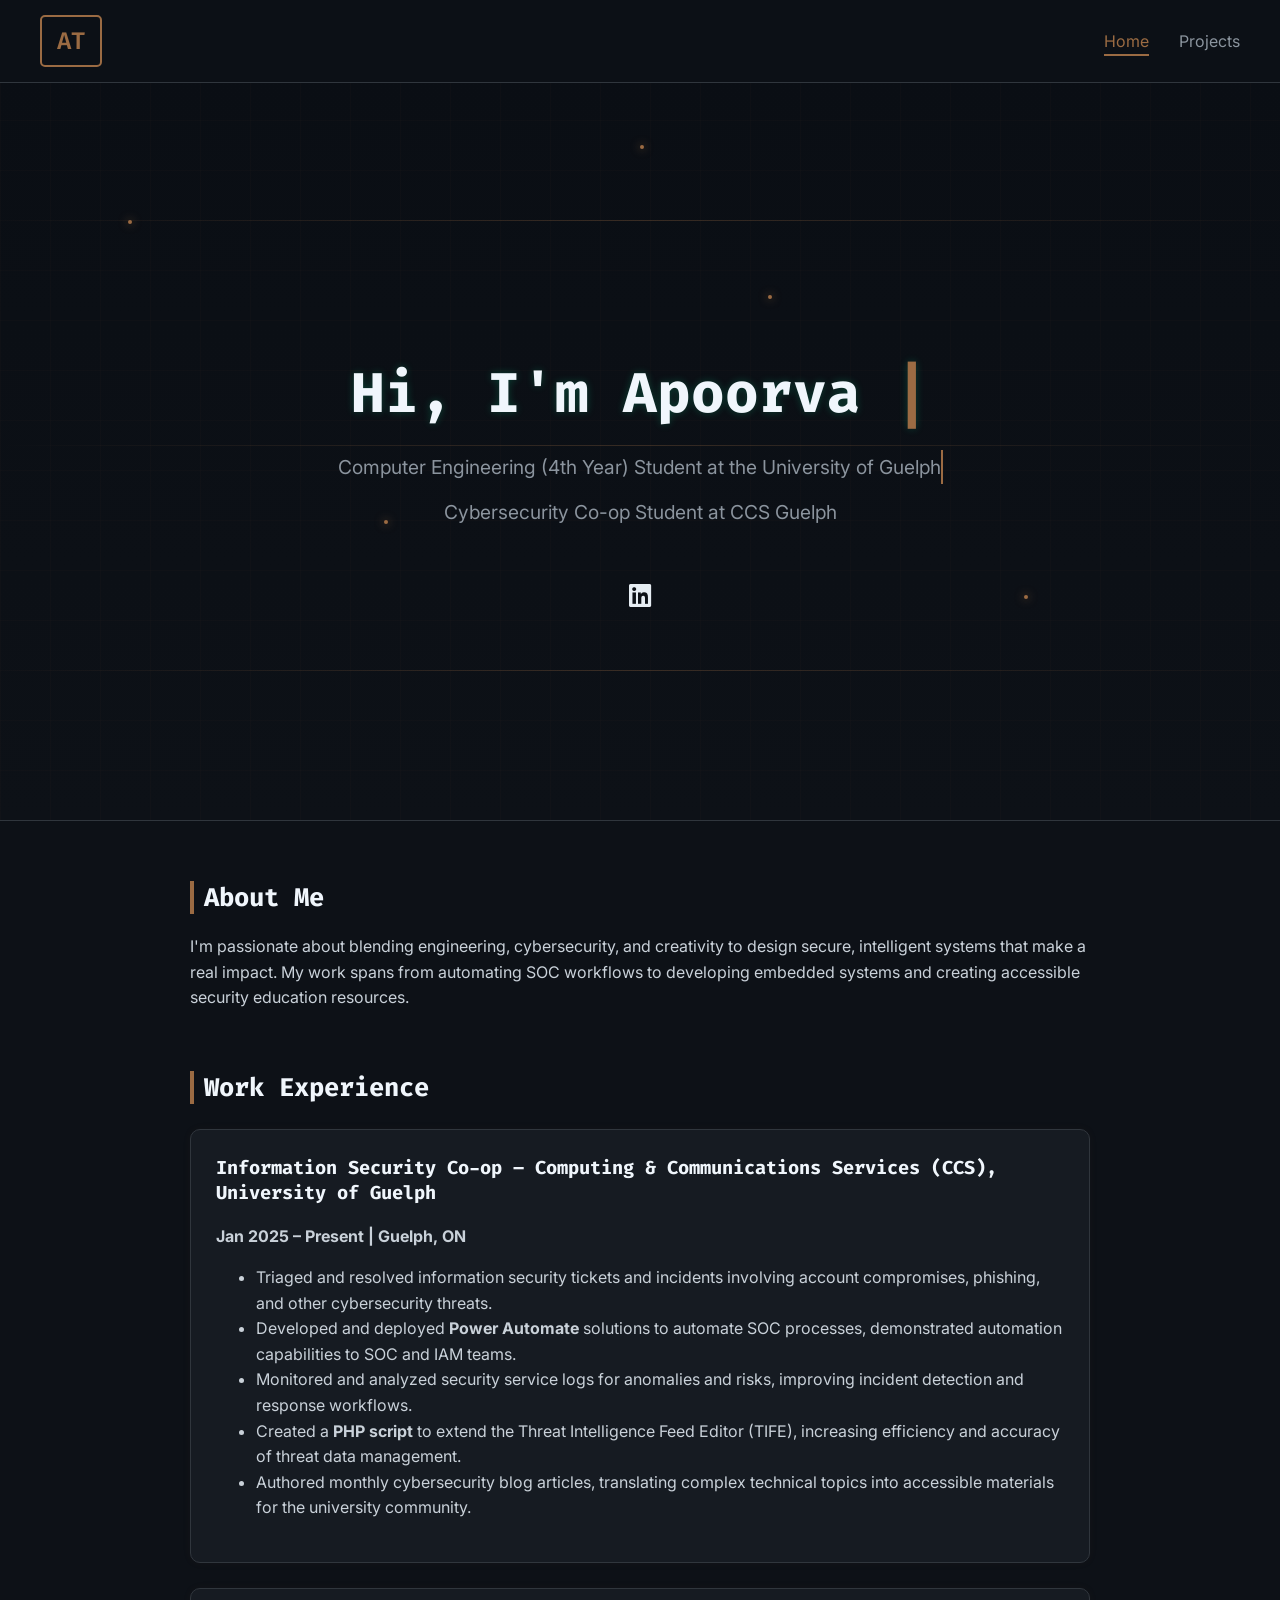
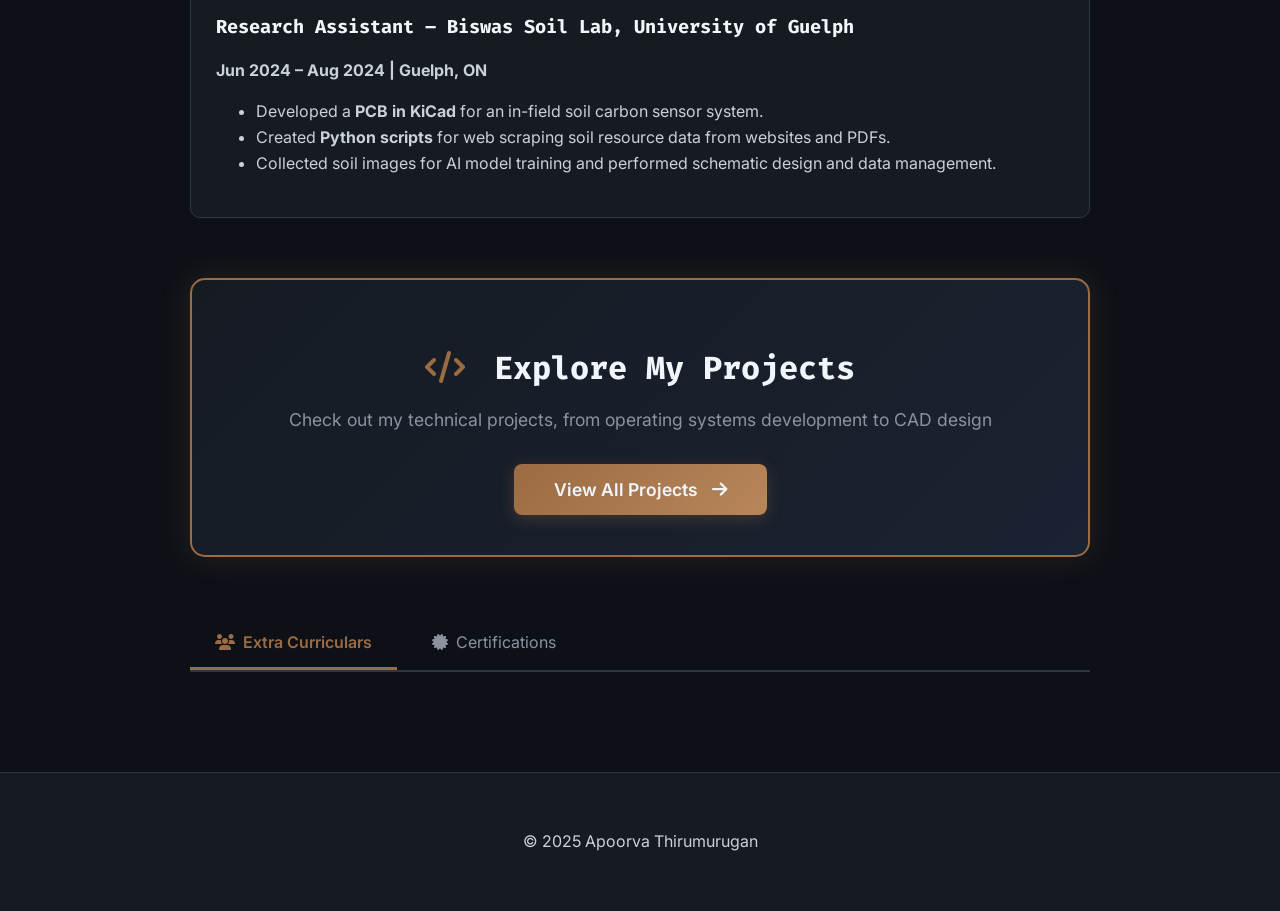
==== commit ff38a64d: "Add animated cyber banner, multi-page navigation, and separate projects page" ====
--- a/index.html
+++ b/index.html
@@ -10,19 +10,47 @@
 </head>
 
 <body>
-  <header>
-    <h1>Hi, I'm Apoorva 👋</h1>
-    <p>Computer Engineering (4th Year) Student at the University of Guelph<br>
-      Cybersecurity Co-op Student at CCS Guelph</p>
+  <!-- Navigation Bar -->
+  <nav class="main-nav">
+    <div class="nav-container">
+      <a href="index.html" class="nav-logo">AT</a>
+      <div class="nav-links">
+        <a href="index.html" class="nav-link active">Home</a>
+        <a href="projects.html" class="nav-link">Projects</a>
+      </div>
+    </div>
+  </nav>
 
-    <!-- Social icons under name -->
-    <div class="social-header">
-      <a href="https://www.linkedin.com/in/apoorva-thirumurugan" target="_blank" aria-label="LinkedIn">
-        <i class="fab fa-linkedin"></i>
-      </a>
-      <a href="https://www.instagram.com/YOUR-INSTAGRAM-USERNAME" target="_blank" aria-label="Instagram">
-        <i class="fab fa-instagram"></i>
-      </a>
+  <!-- Animated Cyber Banner -->
+  <header class="cyber-banner">
+    <div class="cyber-grid"></div>
+    <div class="cyber-lines">
+      <div class="line line-1"></div>
+      <div class="line line-2"></div>
+      <div class="line line-3"></div>
+    </div>
+    <div class="cyber-particles">
+      <div class="particle"></div>
+      <div class="particle"></div>
+      <div class="particle"></div>
+      <div class="particle"></div>
+      <div class="particle"></div>
+    </div>
+    <div class="banner-content">
+      <h1 class="cyber-title">
+        <span class="glitch" data-text="Hi, I'm Apoorva">Hi, I'm Apoorva</span>
+        <span class="cursor-blink">|</span>
+      </h1>
+      <p class="cyber-subtitle">
+        <span class="typewriter">Computer Engineering (4th Year) Student at the University of Guelph</span><br>
+        <span class="typewriter-delay">Cybersecurity Co-op Student at CCS Guelph</span>
+      </p>
+      <div class="social-header">
+        <a href="https://www.linkedin.com/in/apoorva-thirumurugan" target="_blank" aria-label="LinkedIn"
+          class="social-link">
+          <i class="fab fa-linkedin"></i>
+        </a>
+      </div>
     </div>
   </header>
 
@@ -64,57 +92,26 @@
     </div>
   </section>
 
+  <!-- Projects Button Section -->
+  <section class="cta-section">
+    <div class="cta-card">
+      <h2><i class="fas fa-code"></i> Explore My Projects</h2>
+      <p>Check out my technical projects, from operating systems development to CAD design</p>
+      <a href="projects.html" class="cta-button">
+        View All Projects <i class="fas fa-arrow-right"></i>
+      </a>
+    </div>
+  </section>
+
   <!-- Tab Navigation -->
   <div class="tabs-container">
     <div class="tabs-nav">
-      <button class="tab-btn active" data-tab="projects">
-        <i class="fas fa-code"></i> Projects
-      </button>
-      <button class="tab-btn" data-tab="extracurriculars">
+      <button class="tab-btn active" data-tab="extracurriculars">
         <i class="fas fa-users"></i> Extra Curriculars
       </button>
       <button class="tab-btn" data-tab="certifications">
         <i class="fas fa-certificate"></i> Certifications
       </button>
-    </div>
-
-    <!-- Projects Tab -->
-    <div class="tab-content active" id="projects-tab">
-      <div class="project-card">
-        <div class="project-header">
-          <h3><i class="fas fa-terminal"></i> Operating Systems Development Projects</h3>
-          <span class="project-tag">Systems Programming</span>
-        </div>
-        <ul>
-          <li>Developed a threaded spell-checker program with an optimized text-based interface.</li>
-          <li>Built C programs for parallel computation using processes, signal handling, and histogram calculations.
-          </li>
-          <li>Used <strong>Docker</strong> to containerize applications for consistent deployment environments.</li>
-        </ul>
-        <div class="tech-stack">
-          <span class="tech-item">C</span>
-          <span class="tech-item">Docker</span>
-          <span class="tech-item">Linux</span>
-        </div>
-      </div>
-
-      <div class="project-card">
-        <div class="project-header">
-          <h3><i class="fas fa-cube"></i> CAD & Mechanical Design – Robotic Arm and Rocket Toy</h3>
-          <span class="project-tag">Mechanical Design</span>
-        </div>
-        <ul>
-          <li>Created detailed 3D CAD models and assemblies in <strong>SolidWorks</strong>.</li>
-          <li>Collaborated in a multidisciplinary team to design, prototype, and market a rocket projectile toy with
-            full documentation.</li>
-          <li>Enhanced design and problem-solving skills through iterative mechanical modeling.</li>
-        </ul>
-        <div class="tech-stack">
-          <span class="tech-item">SolidWorks</span>
-          <span class="tech-item">CAD</span>
-          <span class="tech-item">3D Modeling</span>
-        </div>
-      </div>
     </div>
 
     <!-- Extra Curriculars Tab -->
--- a/style.css
+++ b/style.css
@@ -4,11 +4,455 @@
   font-family: 'Inter', sans-serif;
   margin: 0;
   padding: 0;
+  padding-top: 70px;
   background: #0d1117;
   color: #e6edf3;
-}
-
-/* ===== HEADER ===== */
+  overflow-x: hidden;
+}
+
+/* ===== NAVIGATION ===== */
+.main-nav {
+  position: fixed;
+  top: 0;
+  left: 0;
+  right: 0;
+  background: rgba(13, 17, 23, 0.95);
+  backdrop-filter: blur(10px);
+  border-bottom: 1px solid #30363d;
+  z-index: 1000;
+  padding: 15px 0;
+}
+
+.nav-container {
+  max-width: 1200px;
+  margin: 0 auto;
+  padding: 0 20px;
+  display: flex;
+  justify-content: space-between;
+  align-items: center;
+}
+
+.nav-logo {
+  font-family: 'Fira Code', monospace;
+  font-size: 1.5rem;
+  font-weight: 600;
+  color: #9b6b43;
+  text-decoration: none;
+  padding: 8px 15px;
+  border: 2px solid #9b6b43;
+  border-radius: 5px;
+  transition: all 0.3s ease;
+}
+
+.nav-logo:hover {
+  background: rgba(155, 107, 67, 0.1);
+  box-shadow: 0 0 10px rgba(155, 107, 67, 0.3);
+}
+
+.nav-links {
+  display: flex;
+  gap: 30px;
+}
+
+.nav-link {
+  color: #8b949e;
+  text-decoration: none;
+  font-size: 1rem;
+  transition: all 0.3s ease;
+  position: relative;
+  padding: 5px 0;
+}
+
+.nav-link::after {
+  content: '';
+  position: absolute;
+  bottom: 0;
+  left: 0;
+  width: 0;
+  height: 2px;
+  background: #9b6b43;
+  transition: width 0.3s ease;
+}
+
+.nav-link:hover,
+.nav-link.active {
+  color: #9b6b43;
+}
+
+.nav-link:hover::after,
+.nav-link.active::after {
+  width: 100%;
+}
+
+/* ===== CYBER BANNER ===== */
+.cyber-banner {
+  position: relative;
+  min-height: 500px;
+  display: flex;
+  align-items: center;
+  justify-content: center;
+  text-align: center;
+  padding: 150px 20px 100px;
+  background: linear-gradient(180deg, #0a0e14 0%, #0d1117 100%);
+  border-bottom: 1px solid #30363d;
+  overflow: hidden;
+}
+
+.cyber-grid {
+  position: absolute;
+  top: 0;
+  left: 0;
+  width: 100%;
+  height: 100%;
+  background-image: 
+    linear-gradient(rgba(155, 107, 67, 0.1) 1px, transparent 1px),
+    linear-gradient(90deg, rgba(155, 107, 67, 0.1) 1px, transparent 1px);
+  background-size: 50px 50px;
+  animation: gridMove 20s linear infinite;
+  opacity: 0.3;
+}
+
+@keyframes gridMove {
+  0% { transform: translate(0, 0); }
+  100% { transform: translate(50px, 50px); }
+}
+
+.cyber-lines {
+  position: absolute;
+  top: 0;
+  left: 0;
+  width: 100%;
+  height: 100%;
+  pointer-events: none;
+}
+
+.line {
+  position: absolute;
+  background: linear-gradient(90deg, transparent, rgba(155, 107, 67, 0.3), transparent);
+  height: 1px;
+  animation: scanLine 3s linear infinite;
+}
+
+.line-1 {
+  width: 100%;
+  top: 20%;
+  animation-delay: 0s;
+}
+
+.line-2 {
+  width: 100%;
+  top: 50%;
+  animation-delay: 1s;
+}
+
+.line-3 {
+  width: 100%;
+  top: 80%;
+  animation-delay: 2s;
+}
+
+@keyframes scanLine {
+  0% { opacity: 0; }
+  50% { opacity: 1; }
+  100% { opacity: 0; }
+}
+
+.cyber-particles {
+  position: absolute;
+  top: 0;
+  left: 0;
+  width: 100%;
+  height: 100%;
+  pointer-events: none;
+}
+
+.particle {
+  position: absolute;
+  width: 4px;
+  height: 4px;
+  background: #9b6b43;
+  border-radius: 50%;
+  box-shadow: 0 0 10px #9b6b43;
+  animation: float 8s ease-in-out infinite;
+}
+
+.particle:nth-child(1) {
+  left: 10%;
+  top: 20%;
+  animation-delay: 0s;
+}
+
+.particle:nth-child(2) {
+  left: 30%;
+  top: 60%;
+  animation-delay: 2s;
+}
+
+.particle:nth-child(3) {
+  left: 60%;
+  top: 30%;
+  animation-delay: 4s;
+}
+
+.particle:nth-child(4) {
+  left: 80%;
+  top: 70%;
+  animation-delay: 6s;
+}
+
+.particle:nth-child(5) {
+  left: 50%;
+  top: 10%;
+  animation-delay: 1s;
+}
+
+@keyframes float {
+  0%, 100% {
+    transform: translateY(0) translateX(0);
+    opacity: 0.3;
+  }
+  25% {
+    transform: translateY(-30px) translateX(20px);
+    opacity: 1;
+  }
+  50% {
+    transform: translateY(-60px) translateX(-20px);
+    opacity: 0.5;
+  }
+  75% {
+    transform: translateY(-30px) translateX(10px);
+    opacity: 0.8;
+  }
+}
+
+.banner-content {
+  position: relative;
+  z-index: 10;
+}
+
+.cyber-title {
+  font-size: 3.5rem;
+  color: #f0f6fc;
+  margin-bottom: 20px;
+  font-family: 'Fira Code', monospace;
+  position: relative;
+}
+
+.glitch {
+  position: relative;
+  display: inline-block;
+}
+
+.glitch::before,
+.glitch::after {
+  content: attr(data-text);
+  position: absolute;
+  top: 0;
+  left: 0;
+  width: 100%;
+  height: 100%;
+}
+
+.glitch::before {
+  left: 2px;
+  text-shadow: -2px 0 #9b6b43;
+  clip: rect(0, 900px, 0, 0);
+  animation: glitch-anim 3s infinite linear alternate-reverse;
+}
+
+.glitch::after {
+  left: -2px;
+  text-shadow: 2px 0 rgba(155, 107, 67, 0.5);
+  clip: rect(0, 900px, 0, 0);
+  animation: glitch-anim2 2s infinite linear alternate-reverse;
+}
+
+@keyframes glitch-anim {
+  0% { clip: rect(42px, 9999px, 44px, 0); }
+  20% { clip: rect(12px, 9999px, 59px, 0); }
+  40% { clip: rect(33px, 9999px, 20px, 0); }
+  60% { clip: rect(87px, 9999px, 53px, 0); }
+  80% { clip: rect(23px, 9999px, 92px, 0); }
+  100% { clip: rect(4px, 9999px, 98px, 0); }
+}
+
+@keyframes glitch-anim2 {
+  0% { clip: rect(65px, 9999px, 100px, 0); }
+  20% { clip: rect(79px, 9999px, 85px, 0); }
+  40% { clip: rect(66px, 9999px, 4px, 0); }
+  60% { clip: rect(29px, 9999px, 54px, 0); }
+  80% { clip: rect(92px, 9999px, 98px, 0); }
+  100% { clip: rect(54px, 9999px, 33px, 0); }
+}
+
+.cursor-blink {
+  animation: blink 1s infinite;
+  color: #9b6b43;
+}
+
+@keyframes blink {
+  0%, 50% { opacity: 1; }
+  51%, 100% { opacity: 0; }
+}
+
+.cyber-subtitle {
+  font-size: 1.2rem;
+  color: #8b949e;
+  line-height: 1.8;
+  margin-bottom: 30px;
+}
+
+.typewriter {
+  display: inline-block;
+  overflow: hidden;
+  border-right: 2px solid #9b6b43;
+  white-space: nowrap;
+  animation: typing 3s steps(40, end), blink-cursor 0.75s step-end infinite;
+}
+
+.typewriter-delay {
+  display: inline-block;
+  overflow: hidden;
+  border-right: 2px solid #9b6b43;
+  white-space: nowrap;
+  animation: typing 3s steps(40, end) 3s, blink-cursor 0.75s step-end infinite;
+  animation-fill-mode: both;
+}
+
+@keyframes typing {
+  from { width: 0; }
+  to { width: 100%; }
+}
+
+@keyframes blink-cursor {
+  from, to { border-color: transparent; }
+  50% { border-color: #9b6b43; }
+}
+
+/* ===== SOCIAL ICONS ===== */
+.social-header {
+  margin-top: 30px;
+}
+
+.social-link {
+  color: #e6edf3;
+  font-size: 2rem;
+  transition: all 0.3s ease;
+  display: inline-block;
+  padding: 10px;
+}
+
+.social-link:hover {
+  color: #0077b5;
+  transform: translateY(-5px) scale(1.1);
+  text-shadow: 0 0 20px rgba(0, 119, 181, 0.5);
+}
+
+/* ===== PAGE HEADER (for projects page) ===== */
+.page-header {
+  text-align: center;
+  padding: 60px 20px 60px;
+  background: linear-gradient(180deg, #161b22 0%, #0d1117 100%);
+  border-bottom: 1px solid #30363d;
+  margin-top: 0;
+}
+
+.page-header h1 {
+  font-size: 2.8rem;
+  color: #f0f6fc;
+  margin-bottom: 15px;
+}
+
+.page-header h1 i {
+  color: #9b6b43;
+  margin-right: 15px;
+}
+
+.page-header p {
+  font-size: 1.1rem;
+  color: #8b949e;
+  max-width: 600px;
+  margin: 0 auto;
+}
+
+/* ===== CTA SECTION ===== */
+.cta-section {
+  max-width: 900px;
+  margin: 60px auto;
+  padding: 0 20px;
+}
+
+.cta-card {
+  background: linear-gradient(135deg, #161b22 0%, #1a2332 100%);
+  border: 2px solid #9b6b43;
+  border-radius: 15px;
+  padding: 40px;
+  text-align: center;
+  box-shadow: 0 0 30px rgba(155, 107, 67, 0.2);
+  transition: all 0.3s ease;
+}
+
+.cta-card:hover {
+  transform: translateY(-5px);
+  box-shadow: 0 0 40px rgba(155, 107, 67, 0.4);
+  border-color: #b8865a;
+}
+
+.cta-card h2 {
+  font-size: 2rem;
+  color: #f0f6fc;
+  margin-bottom: 15px;
+  border: none;
+  padding: 0;
+}
+
+.cta-card h2 i {
+  color: #9b6b43;
+  margin-right: 10px;
+}
+
+.cta-card p {
+  color: #8b949e;
+  font-size: 1.1rem;
+  margin-bottom: 30px;
+}
+
+.cta-button {
+  display: inline-block;
+  background: linear-gradient(135deg, #9b6b43 0%, #b8865a 100%);
+  color: #f0f6fc;
+  padding: 15px 40px;
+  border-radius: 8px;
+  text-decoration: none;
+  font-size: 1.1rem;
+  font-weight: 600;
+  transition: all 0.3s ease;
+  box-shadow: 0 4px 15px rgba(155, 107, 67, 0.3);
+}
+
+.cta-button:hover {
+  transform: translateY(-2px);
+  box-shadow: 0 6px 20px rgba(155, 107, 67, 0.5);
+  background: linear-gradient(135deg, #b8865a 0%, #9b6b43 100%);
+}
+
+.cta-button i {
+  margin-left: 10px;
+  transition: transform 0.3s ease;
+}
+
+.cta-button:hover i {
+  transform: translateX(5px);
+}
+
+/* ===== PROJECTS SECTION ===== */
+.projects-section {
+  max-width: 900px;
+  margin: 60px auto;
+  padding: 0 20px;
+}
+
+/* ===== HEADER (legacy support) ===== */
 header {
   text-align: center;
   padding: 100px 20px 60px;
@@ -363,6 +807,43 @@
   header p { font-size: 1rem; }
   section { margin: 40px auto; }
   
+  .nav-links {
+    gap: 15px;
+  }
+  
+  .nav-link {
+    font-size: 0.9rem;
+  }
+  
+  .cyber-title {
+    font-size: 2.2rem;
+  }
+  
+  .cyber-subtitle {
+    font-size: 1rem;
+  }
+  
+  .cyber-banner {
+    min-height: 400px;
+    padding: 120px 20px 80px;
+  }
+  
+  .page-header {
+    padding: 100px 20px 50px;
+  }
+  
+  .page-header h1 {
+    font-size: 2rem;
+  }
+  
+  .cta-card {
+    padding: 30px 20px;
+  }
+  
+  .cta-card h2 {
+    font-size: 1.5rem;
+  }
+  
   .tabs-nav {
     gap: 5px;
   }
